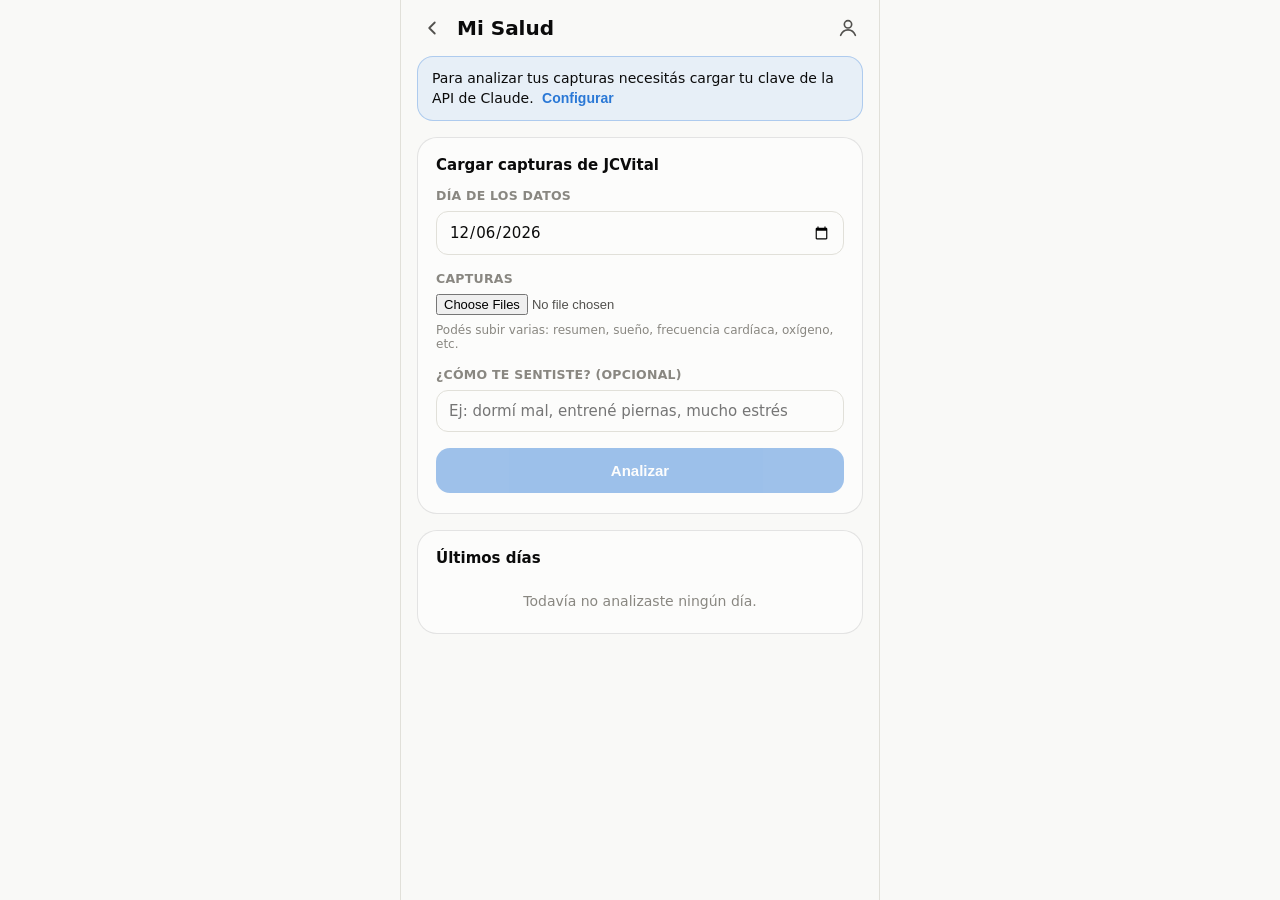
==== salud.html @ e241df24 "Add Mi Salud: analyze JCVital screenshots with Claude for daily health tips New salud.html page (lin" ====
<!doctype html>
<html lang="es">
<head>
<meta charset="UTF-8" />
<meta name="viewport" content="width=device-width, initial-scale=1, viewport-fit=cover" />
<title>Mi Salud</title>
<meta name="description" content="Subí la captura de JCVital y recibí tu evaluación y consejos del día." />
<meta name="theme-color" content="#fcfcfb" media="(prefers-color-scheme: light)" />
<meta name="theme-color" content="#1a1a19" media="(prefers-color-scheme: dark)" />
<link rel="manifest" href="manifest.webmanifest" />
<link rel="icon" href="icons/icon.svg" type="image/svg+xml" />
<link rel="apple-touch-icon" href="icons/icon-180.png" />
<meta name="apple-mobile-web-app-capable" content="yes" />
<meta name="apple-mobile-web-app-status-bar-style" content="black-translucent" />
<link rel="stylesheet" href="styles.css" />
<link rel="stylesheet" href="salud.css" />
</head>
<body>

<div class="app">

  <header class="topbar">
    <div class="topbar-left">
      <a href="index.html" class="icon-btn" aria-label="Volver a Mis Gastos">
        <svg viewBox="0 0 24 24" width="22" height="22" aria-hidden="true"><path d="M15 6l-6 6 6 6" fill="none" stroke="currentColor" stroke-width="2" stroke-linecap="round" stroke-linejoin="round"/></svg>
      </a>
      <h1>Mi Salud</h1>
    </div>
    <button id="settingsBtn" class="icon-btn" aria-label="Configuración" aria-haspopup="dialog">
      <svg viewBox="0 0 24 24" width="22" height="22" aria-hidden="true"><circle cx="12" cy="8" r="4" fill="none" stroke="currentColor" stroke-width="1.8"/><path d="M4 20c1.5-4 4.5-6 8-6s6.5 2 8 6" fill="none" stroke="currentColor" stroke-width="1.8" stroke-linecap="round"/></svg>
    </button>
  </header>

  <main class="content">

    <div id="keyBanner" class="notice" hidden>
      Para analizar tus capturas necesitás cargar tu clave de la API de Claude.
      <button type="button" id="keyBannerBtn" class="link-btn">Configurar</button>
    </div>

    <div id="todayBanner" class="notice" hidden>
      📷 Todavía no cargaste la captura de hoy.
    </div>

    <!-- Upload -->
    <section class="card">
      <h2 class="card-title">Cargar capturas de JCVital</h2>
      <div class="field-group">
        <label class="field-label" for="dayInput">Día de los datos</label>
        <input type="date" id="dayInput" required />
      </div>
      <div class="field-group">
        <label class="field-label" for="shotsInput">Capturas</label>
        <input type="file" id="shotsInput" accept="image/*" multiple />
        <p class="field-hint" style="margin-top:8px;">Podés subir varias: resumen, sueño, frecuencia cardíaca, oxígeno, etc.</p>
      </div>
      <div id="thumbs" class="thumbs"></div>
      <div class="field-group">
        <label class="field-label" for="noteInput">¿Cómo te sentiste? (opcional)</label>
        <input type="text" id="noteInput" maxlength="200" placeholder="Ej: dormí mal, entrené piernas, mucho estrés" autocomplete="off" />
      </div>
      <button type="button" id="analyzeBtn" class="btn btn-primary full" disabled>Analizar</button>
      <p id="analyzeStatus" class="status-line" hidden></p>
    </section>

    <!-- Report -->
    <div id="report" hidden>
      <section class="hero-tile">
        <div class="hero-label" id="reportDate"></div>
        <div class="score-ring" id="scoreRing">
          <span id="scoreValue">–</span>
        </div>
        <div class="hero-label" id="scoreLabel"></div>
        <p class="report-summary" id="reportSummary"></p>
      </section>

      <section class="card" id="alertsCard" hidden>
        <h2 class="card-title">⚠️ Para prestar atención</h2>
        <ul id="alertsList" class="plain-list"></ul>
      </section>

      <section class="card">
        <h2 class="card-title">Tus números</h2>
        <div id="metricsGrid" class="metrics-grid"></div>
      </section>

      <section class="card">
        <h2 class="card-title">Evaluación</h2>
        <div id="evalList" class="eval-list"></div>
      </section>

      <section class="card">
        <h2 class="card-title">Consejos para hoy</h2>
        <ol id="tipsList" class="tips-list"></ol>
      </section>

      <p class="disclaimer">Esto es orientativo y no reemplaza la consulta con un médico.</p>
    </div>

    <!-- History -->
    <section class="card">
      <div class="card-title-row">
        <h2 class="card-title">Últimos días</h2>
      </div>
      <div id="historyChart" class="score-chart"></div>
      <div id="historyList" class="history-list"></div>
      <p id="historyEmpty" class="empty-state">Todavía no analizaste ningún día.</p>
    </section>

  </main>
</div>

<!-- Settings sheet -->
<div id="settingsOverlay" class="overlay" hidden></div>
<div id="settingsSheet" class="sheet" role="dialog" aria-modal="true" aria-labelledby="settingsTitle" hidden>
  <div class="sheet-handle"></div>
  <h2 id="settingsTitle" class="sheet-title">Configuración</h2>
  <div class="field-group">
    <label class="field-label" for="apiKeyInput">Clave de la API de Claude</label>
    <input type="password" id="apiKeyInput" placeholder="sk-ant-..." autocomplete="off" />
    <p class="field-hint" style="margin-top:8px;">Se guarda solo en este dispositivo y se usa únicamente para hablar con la API de Anthropic. La sacás en console.anthropic.com → API Keys.</p>
  </div>
  <div class="field-row">
    <div class="field-group grow">
      <label class="field-label" for="ageInput">Edad</label>
      <input type="number" id="ageInput" inputmode="numeric" min="10" max="110" />
    </div>
    <div class="field-group grow">
      <label class="field-label" for="sexSelect">Sexo</label>
      <select id="sexSelect">
        <option value="">—</option>
        <option value="hombre">Hombre</option>
        <option value="mujer">Mujer</option>
      </select>
    </div>
  </div>
  <div class="field-row">
    <div class="field-group grow">
      <label class="field-label" for="heightInput">Altura (cm)</label>
      <input type="number" id="heightInput" inputmode="numeric" min="100" max="250" />
    </div>
    <div class="field-group grow">
      <label class="field-label" for="weightInput">Peso (kg)</label>
      <input type="number" id="weightInput" inputmode="decimal" min="30" max="300" step="0.1" />
    </div>
  </div>
  <div class="field-group">
    <label class="field-label" for="goalInput">Tus objetivos</label>
    <input type="text" id="goalInput" maxlength="200" placeholder="Ej: dormir mejor, bajar 5 kg, correr 10k" autocomplete="off" />
  </div>
  <div class="field-group danger-zone">
    <label class="field-label">Datos</label>
    <button type="button" id="exportBtn" class="btn btn-ghost full">Exportar historial (JSON)</button>
    <button type="button" id="clearBtn" class="btn btn-danger full">Borrar historial de salud</button>
  </div>
  <div class="sheet-actions">
    <button type="button" id="closeSettingsBtn" class="btn btn-primary full">Listo</button>
  </div>
</div>

<div id="toast" class="toast" hidden></div>

<script type="module" src="salud.js"></script>
</body>
</html>
---- styles.css ----
* { box-sizing: border-box; }
[hidden] { display: none !important; }

:root {
  color-scheme: light;
  --surface-1:      #fcfcfb;
  --page:           #f9f9f7;
  --text-primary:   #0b0b0b;
  --text-secondary: #52514e;
  --text-muted:     #898781;
  --gridline:       #e1e0d9;
  --baseline:       #c3c2b7;
  --border:         rgba(11,11,11,0.10);
  --good:           #006300;
  --warning:        #b45900;
  --critical:       #d03b3b;

  --cat-comida:         #2a78d6;
  --cat-transporte:     #eb6834;
  --cat-vivienda:       #1baf7a;
  --cat-boliche:        #4a3aa7;
  --cat-juntas:         #eda100;
  --cat-entrenamiento:  #e87ba4;
  --cat-compras:        #008300;
  --cat-ahorro:         #a16207;
  --cat-inversiones:    #0e7490;
  --cat-empresa:        #475569;
  --cat-otros:          #e34948;
}

@media (prefers-color-scheme: dark) {
  :root {
    color-scheme: dark;
    --surface-1:      #1a1a19;
    --page:           #0d0d0d;
    --text-primary:   #ffffff;
    --text-secondary: #c3c2b7;
    --text-muted:     #898781;
    --gridline:       #2c2c2a;
    --baseline:       #383835;
    --border:         rgba(255,255,255,0.10);
    --good:           #0ca30c;
    --warning:        #f59e0b;
    --critical:       #e66767;

    --cat-comida:         #3987e5;
    --cat-transporte:     #d95926;
    --cat-vivienda:       #199e70;
    --cat-boliche:        #9085e9;
    --cat-juntas:         #c98500;
    --cat-entrenamiento:  #d55181;
    --cat-compras:        #008300;
    --cat-ahorro:         #d4a017;
    --cat-inversiones:    #22b8cf;
    --cat-empresa:        #94a3b8;
    --cat-otros:          #e66767;
  }
}

html, body {
  margin: 0;
  padding: 0;
  background: var(--page);
  color: var(--text-primary);
  font-family: system-ui, -apple-system, "Segoe UI", sans-serif;
  -webkit-tap-highlight-color: transparent;
}

body { overscroll-behavior-y: none; }

.app {
  max-width: 480px;
  margin: 0 auto;
  min-height: 100vh;
  padding-bottom: 100px;
  position: relative;
}

.topbar {
  display: flex;
  align-items: center;
  justify-content: space-between;
  padding: max(16px, env(safe-area-inset-top)) 20px 8px;
}

.topbar-actions { display: flex; align-items: center; gap: 22px; }

.topbar h1 {
  font-size: 20px;
  font-weight: 700;
  margin: 0;
}

.icon-btn {
  background: none;
  border: none;
  color: var(--text-secondary);
  padding: 8px;
  margin: -8px;
  border-radius: 999px;
  display: flex;
  align-items: center;
  justify-content: center;
  cursor: pointer;
}
.icon-btn:active { background: var(--border); }

.content {
  padding: 8px 16px 0;
  display: flex;
  flex-direction: column;
  gap: 16px;
}

.month-switch {
  display: flex;
  align-items: center;
  justify-content: center;
  gap: 16px;
  padding: 4px 0;
}
.month-label {
  font-size: 15px;
  font-weight: 600;
  color: var(--text-secondary);
  min-width: 160px;
  text-align: center;
  text-transform: capitalize;
}

.viz-root { color-scheme: inherit; }

.hero-tile {
  background: var(--surface-1);
  border: 1px solid var(--border);
  border-radius: 20px;
  padding: 24px 20px;
  text-align: center;
}
.hero-label {
  font-size: 13px;
  color: var(--text-muted);
  font-weight: 600;
  letter-spacing: .02em;
  text-transform: uppercase;
}
.hero-figure {
  font-size: 42px;
  font-weight: 700;
  letter-spacing: -0.02em;
  margin-top: 4px;
  font-variant-numeric: proportional-nums;
}
.hero-delta {
  margin-top: 8px;
  font-size: 14px;
  font-weight: 600;
  color: var(--text-muted);
  min-height: 18px;
}
.hero-delta.good { color: var(--good); }
.hero-delta.bad { color: var(--critical); }

.card {
  background: var(--surface-1);
  border: 1px solid var(--border);
  border-radius: 20px;
  padding: 18px 18px 20px;
}
.card-title {
  font-size: 15px;
  font-weight: 700;
  margin: 0 0 14px;
}
.card-title-row {
  display: flex;
  align-items: center;
  justify-content: space-between;
  margin-bottom: 14px;
}
.card-title-row .card-title { margin-bottom: 0; }
.icon-btn-sm {
  background: none;
  border: none;
  color: var(--text-muted);
  padding: 6px;
  margin: -6px;
  border-radius: 999px;
  display: flex;
  align-items: center;
  justify-content: center;
  cursor: pointer;
}
.icon-btn-sm:active { background: var(--border); color: var(--text-primary); }
.link-btn {
  display: block;
  width: 100%;
  background: none;
  border: none;
  color: var(--cat-comida);
  font-size: 14px;
  font-weight: 600;
  text-align: center;
  padding: 10px 0 4px;
  cursor: pointer;
}

/* Category bar chart */
.bar-chart {
  display: flex;
  flex-direction: column;
  gap: 12px;
}
.bar-row {
  display: grid;
  grid-template-columns: minmax(0, auto) 1fr auto;
  align-items: center;
  gap: 10px;
}
.bar-row-label {
  display: flex;
  align-items: center;
  gap: 6px;
  font-size: 12.5px;
  color: var(--text-secondary);
  font-weight: 600;
  white-space: nowrap;
}
.bar-dot {
  width: 10px;
  height: 10px;
  border-radius: 3px;
  flex: none;
}
.bar-track {
  height: 10px;
  background: var(--gridline);
  border-radius: 6px;
  overflow: hidden;
}
.bar-fill {
  height: 100%;
  border-radius: 6px 4px 4px 6px;
  min-width: 3px;
}
.bar-row-value {
  font-size: 13px;
  font-weight: 700;
  text-align: right;
  font-variant-numeric: tabular-nums;
}

.empty-state {
  color: var(--text-muted);
  font-size: 14px;
  text-align: center;
  padding: 12px 0 4px;
  margin: 0;
}

/* Budget */
.budget-row {
  display: flex;
  align-items: baseline;
  justify-content: space-between;
  gap: 8px;
  margin-bottom: 10px;
}
.budget-amount {
  font-size: 22px;
  font-weight: 700;
  font-variant-numeric: tabular-nums;
}
.budget-total {
  font-size: 14px;
  color: var(--text-muted);
  font-weight: 600;
  font-variant-numeric: tabular-nums;
}
.budget-track {
  height: 14px;
  background: var(--gridline);
  border-radius: 8px;
  overflow: hidden;
}
.budget-fill {
  height: 100%;
  border-radius: 8px;
  min-width: 4px;
  background: var(--good);
  transition: width .2s ease-out;
}
.budget-fill.warning { background: var(--warning); }
.budget-fill.critical { background: var(--critical); }
.budget-status {
  margin-top: 8px;
  font-size: 13px;
  font-weight: 600;
  color: var(--text-secondary);
}
.budget-status.warning { color: var(--warning); }
.budget-status.critical { color: var(--critical); }

/* Transaction list */
.tx-list {
  display: flex;
  flex-direction: column;
}
.tx-day-heading {
  font-size: 12px;
  font-weight: 700;
  color: var(--text-muted);
  text-transform: uppercase;
  letter-spacing: .02em;
  padding: 12px 0 6px;
}
.tx-day-heading:first-child { padding-top: 0; }

.tx-row {
  display: flex;
  align-items: center;
  gap: 12px;
  padding: 10px 0;
  border-top: 1px solid var(--gridline);
  position: relative;
}
.tx-day-heading + .tx-row,
.tx-list > .tx-row:first-child { border-top: none; }

.tx-icon {
  width: 38px;
  height: 38px;
  border-radius: 12px;
  display: flex;
  align-items: center;
  justify-content: center;
  font-size: 18px;
  flex: none;
}
.tx-main {
  flex: 1;
  min-width: 0;
}
.tx-category {
  font-size: 14px;
  font-weight: 600;
  white-space: nowrap;
  overflow: hidden;
  text-overflow: ellipsis;
}
.tx-note {
  font-size: 12.5px;
  color: var(--text-muted);
  white-space: nowrap;
  overflow: hidden;
  text-overflow: ellipsis;
}
.tx-amount {
  font-size: 15px;
  font-weight: 700;
  font-variant-numeric: tabular-nums;
  flex: none;
}
.tx-delete {
  background: none;
  border: none;
  color: var(--text-muted);
  padding: 8px;
  margin-right: -8px;
  cursor: pointer;
  flex: none;
}
.tx-delete:active { color: var(--critical); }
.tx-auto-tag {
  display: inline-block;
  font-size: 10.5px;
  font-weight: 700;
  color: var(--text-muted);
  background: var(--gridline);
  border-radius: 5px;
  padding: 1px 5px;
  margin-left: 6px;
  vertical-align: middle;
  text-transform: uppercase;
  letter-spacing: .01em;
}

/* Recurring list */
.recurring-list {
  display: flex;
  flex-direction: column;
  max-height: 45vh;
  overflow-y: auto;
}
.recurring-row {
  display: flex;
  align-items: center;
  gap: 12px;
  padding: 10px 0;
  border-top: 1px solid var(--gridline);
}
.recurring-list > .recurring-row:first-child { border-top: none; }
.recurring-main { flex: 1; min-width: 0; }
.recurring-name {
  font-size: 14px;
  font-weight: 600;
  white-space: nowrap;
  overflow: hidden;
  text-overflow: ellipsis;
}
.recurring-meta {
  font-size: 12.5px;
  color: var(--text-muted);
}
.recurring-amount {
  font-size: 15px;
  font-weight: 700;
  font-variant-numeric: tabular-nums;
  flex: none;
}
.recurring-delete {
  background: none;
  border: none;
  color: var(--text-muted);
  padding: 8px;
  margin-right: -8px;
  cursor: pointer;
  flex: none;
}
.recurring-delete:active { color: var(--critical); }

/* FAB */
.fab {
  position: fixed;
  bottom: max(24px, env(safe-area-inset-bottom));
  right: max(24px, calc((100vw - 480px) / 2 + 24px));
  width: 58px;
  height: 58px;
  border-radius: 999px;
  background: var(--cat-comida);
  color: #fff;
  border: none;
  display: flex;
  align-items: center;
  justify-content: center;
  box-shadow: 0 6px 18px rgba(0,0,0,0.25);
  cursor: pointer;
  z-index: 20;
}
.fab:active { transform: scale(0.95); }

/* Overlay + bottom sheet */
.overlay {
  position: fixed;
  inset: 0;
  background: rgba(0,0,0,0.45);
  z-index: 30;
  animation: fadeIn .15s ease-out;
}
@keyframes fadeIn { from { opacity: 0; } to { opacity: 1; } }

.sheet {
  position: fixed;
  left: 0;
  right: 0;
  bottom: 0;
  z-index: 31;
  background: var(--surface-1);
  border-radius: 22px 22px 0 0;
  padding: 10px 20px max(20px, env(safe-area-inset-bottom));
  max-width: 480px;
  margin: 0 auto;
  max-height: 88vh;
  overflow-y: auto;
  animation: slideUp .18s ease-out;
  box-shadow: 0 -8px 30px rgba(0,0,0,0.3);
}
@keyframes slideUp { from { transform: translateY(24px); opacity: 0; } to { transform: translateY(0); opacity: 1; } }

.sheet-handle {
  width: 36px;
  height: 4px;
  border-radius: 999px;
  background: var(--gridline);
  margin: 0 auto 14px;
}
.sheet-title {
  font-size: 18px;
  font-weight: 700;
  margin: 0 0 16px;
}

.amount-field {
  display: flex;
  align-items: baseline;
  justify-content: center;
  gap: 4px;
  padding: 12px 0 20px;
}
.currency-prefix {
  font-size: 30px;
  font-weight: 700;
  color: var(--text-muted);
}
#amountInput {
  border: none;
  background: none;
  font-size: 48px;
  font-weight: 700;
  width: 100%;
  max-width: 220px;
  text-align: center;
  color: var(--text-primary);
  font-variant-numeric: proportional-nums;
}
#amountInput:focus { outline: none; }
#amountInput::-webkit-outer-spin-button,
#amountInput::-webkit-inner-spin-button { -webkit-appearance: none; margin: 0; }

.field-group { margin-bottom: 16px; }
.field-group.grow { flex: 1; }
.field-row { display: flex; gap: 12px; }
.field-label {
  display: block;
  font-size: 12.5px;
  font-weight: 700;
  color: var(--text-muted);
  text-transform: uppercase;
  letter-spacing: .02em;
  margin-bottom: 8px;
}
.field-hint {
  font-size: 12px;
  color: var(--text-muted);
  margin: -12px 0 16px;
}

.toggle-row {
  display: flex;
  align-items: center;
  gap: 10px;
  cursor: pointer;
  font-size: 14px;
  font-weight: 600;
  color: var(--text-primary);
}
.toggle-row input[type="checkbox"] {
  appearance: none;
  -webkit-appearance: none;
  width: 42px;
  height: 25px;
  border-radius: 999px;
  background: var(--gridline);
  position: relative;
  cursor: pointer;
  flex: none;
  margin: 0;
  transition: background .15s;
}
.toggle-row input[type="checkbox"]::after {
  content: "";
  position: absolute;
  top: 2px;
  left: 2px;
  width: 21px;
  height: 21px;
  border-radius: 50%;
  background: #fff;
  transition: transform .15s;
  box-shadow: 0 1px 3px rgba(0,0,0,0.35);
}
.toggle-row input[type="checkbox"]:checked {
  background: var(--cat-comida);
}
.toggle-row input[type="checkbox"]:checked::after {
  transform: translateX(17px);
}

.chip-grid {
  display: grid;
  grid-template-columns: repeat(5, 1fr);
  gap: 8px;
}
.chip {
  display: flex;
  flex-direction: column;
  align-items: center;
  gap: 4px;
  padding: 10px 2px;
  border-radius: 14px;
  border: 1.5px solid var(--gridline);
  background: transparent;
  cursor: pointer;
  font-size: 10.5px;
  font-weight: 600;
  color: var(--text-secondary);
}
.chip .chip-icon {
  width: 30px;
  height: 30px;
  border-radius: 999px;
  display: flex;
  align-items: center;
  justify-content: center;
  font-size: 15px;
}
.chip[aria-pressed="true"] {
  border-color: var(--chip-color, var(--cat-comida));
  background: color-mix(in srgb, var(--chip-color, var(--cat-comida)) 14%, transparent);
  color: var(--text-primary);
}

input[type="text"], input[type="date"], select, textarea {
  width: 100%;
  font-size: 15px;
  padding: 11px 12px;
  border-radius: 12px;
  border: 1.5px solid var(--gridline);
  background: var(--surface-1);
  color: var(--text-primary);
  font-family: inherit;
}
textarea {
  resize: vertical;
  font-size: 13px;
  line-height: 1.5;
}
input[type="text"]:focus, input[type="date"]:focus, select:focus, textarea:focus {
  outline: none;
  border-color: var(--cat-comida);
}
input[type="file"] {
  width: 100%;
  font-size: 13px;
  color: var(--text-secondary);
}

.import-error {
  color: var(--critical);
  margin-top: 0;
}

.sheet-actions {
  display: flex;
  gap: 10px;
  margin-top: 8px;
}
.btn {
  flex: 1;
  padding: 14px;
  border-radius: 14px;
  border: none;
  font-size: 15px;
  font-weight: 700;
  cursor: pointer;
}
.btn.full { flex: none; width: 100%; }
.btn-primary { background: var(--cat-comida); color: #fff; }
.btn-primary:active { opacity: .85; }
.btn-ghost { background: var(--gridline); color: var(--text-primary); }
.btn-ghost:active { opacity: .85; }
.btn-danger { background: transparent; color: var(--critical); border: 1.5px solid var(--critical); margin-top: 8px; }
.danger-zone .btn { margin-bottom: 0; }
.danger-zone .btn-ghost { margin-bottom: 8px; }

.toast {
  position: fixed;
  left: 50%;
  bottom: max(100px, calc(env(safe-area-inset-bottom) + 90px));
  transform: translateX(-50%);
  background: var(--text-primary);
  color: var(--page);
  padding: 10px 18px;
  border-radius: 999px;
  font-size: 13.5px;
  font-weight: 600;
  z-index: 40;
  box-shadow: 0 6px 18px rgba(0,0,0,0.25);
  animation: fadeIn .15s ease-out;
}

@media (min-width: 480px) {
  .app { border-left: 1px solid var(--gridline); border-right: 1px solid var(--gridline); }
}
---- salud.css ----
/* Estilos propios de la pantalla Mi Salud (usa los tokens de styles.css). */

.topbar-left { display: flex; align-items: center; gap: 14px; }

input[type="number"], input[type="password"] {
  width: 100%;
  font-size: 15px;
  padding: 11px 12px;
  border-radius: 12px;
  border: 1.5px solid var(--gridline);
  background: var(--surface-1);
  color: var(--text-primary);
  font-family: inherit;
}
input[type="number"]:focus, input[type="password"]:focus {
  outline: none;
  border-color: var(--cat-comida);
}

.notice {
  background: color-mix(in srgb, var(--cat-comida) 10%, var(--surface-1));
  border: 1px solid color-mix(in srgb, var(--cat-comida) 30%, transparent);
  border-radius: 16px;
  padding: 12px 14px;
  font-size: 14px;
  line-height: 1.4;
}
.notice .link-btn { display: inline; width: auto; padding: 0; margin-left: 4px; font-weight: 700; }

.thumbs { display: flex; gap: 8px; flex-wrap: wrap; margin-bottom: 16px; }
.thumbs:empty { display: none; }
.thumb { position: relative; width: 64px; height: 110px; border-radius: 10px; overflow: hidden; border: 1px solid var(--border); }
.thumb img { width: 100%; height: 100%; object-fit: cover; display: block; }
.thumb-remove {
  position: absolute; top: 3px; right: 3px;
  width: 22px; height: 22px; border-radius: 999px; border: none;
  background: rgba(0,0,0,.6); color: #fff; font-size: 15px; line-height: 1; cursor: pointer;
}

.status-line { font-size: 13px; color: var(--text-secondary); margin: 12px 0 0; text-align: center; }
.status-line.error { color: var(--critical); }

#report { display: flex; flex-direction: column; gap: 16px; }
#report[hidden] { display: none; }

.score-ring {
  --pct: 0;
  --tone: var(--good);
  width: 132px; height: 132px; margin: 14px auto 10px;
  border-radius: 999px;
  display: grid; place-items: center;
  background:
    radial-gradient(closest-side, var(--surface-1) 82%, transparent 83%),
    conic-gradient(var(--tone) calc(var(--pct) * 1%), var(--gridline) 0);
}
.score-ring.warning { --tone: var(--warning); }
.score-ring.critical { --tone: var(--critical); }
.score-ring span { font-size: 44px; font-weight: 800; font-variant-numeric: tabular-nums; }
#reportDate::first-letter, .history-day::first-letter { text-transform: uppercase; }
#analyzeBtn:disabled { opacity: .45; cursor: default; }
.report-summary { font-size: 14.5px; line-height: 1.5; color: var(--text-secondary); margin: 10px 0 0; }

.metrics-grid { display: grid; grid-template-columns: repeat(2, minmax(0, 1fr)); gap: 10px; }
.metric { background: var(--page); border-radius: 14px; padding: 10px 12px; }
.metric-label { font-size: 12px; color: var(--text-muted); }
.metric-value { font-size: 17px; font-weight: 700; margin-top: 2px; font-variant-numeric: tabular-nums; }
.metric-delta { font-size: 11.5px; color: var(--text-muted); margin-top: 2px; }

.eval-list { display: flex; flex-direction: column; gap: 14px; }
.eval-row { display: flex; gap: 12px; align-items: flex-start; }
.eval-dot { flex: none; width: 10px; height: 10px; border-radius: 999px; margin-top: 5px; background: var(--good); }
.eval-dot.atencion { background: var(--warning); }
.eval-dot.alerta { background: var(--critical); }
.eval-area { font-weight: 700; font-size: 14.5px; }
.eval-detail { font-size: 14px; line-height: 1.45; color: var(--text-secondary); margin-top: 2px; }

.tips-list, .plain-list { margin: 0; padding-left: 20px; display: flex; flex-direction: column; gap: 10px; }
.tips-list li, .plain-list li { font-size: 14.5px; line-height: 1.45; }
#alertsCard { border-color: color-mix(in srgb, var(--critical) 40%, transparent); }

.disclaimer { font-size: 12px; color: var(--text-muted); text-align: center; margin: 0; }

.score-chart { display: flex; align-items: flex-end; gap: 4px; height: 96px; margin-bottom: 14px; }
.score-col {
  flex: 1; height: 100%; display: flex; flex-direction: column; justify-content: flex-end; align-items: center; gap: 4px;
  background: none; border: none; padding: 0; cursor: pointer; color: var(--text-muted);
}
.score-bar { width: 100%; max-width: 22px; border-radius: 4px 4px 0 0; background: var(--good); opacity: .55; }
.score-bar.warning { background: var(--warning); }
.score-bar.critical { background: var(--critical); }
.score-col.active .score-bar { opacity: 1; }
.score-col-label { font-size: 10.5px; font-variant-numeric: tabular-nums; }
.score-col.active .score-col-label { color: var(--text-primary); font-weight: 700; }

.history-list { display: flex; flex-direction: column; }
.history-row {
  display: flex; justify-content: space-between; align-items: center;
  padding: 11px 4px; border: none; border-top: 1px solid var(--gridline);
  background: none; color: var(--text-primary); font: inherit; font-size: 14.5px; cursor: pointer; text-align: left;
}
.history-list > .history-row:first-child { border-top: none; }
.history-row.active .history-day { font-weight: 700; }
.history-day { display: inline-block; }
.history-score { font-weight: 800; font-variant-numeric: tabular-nums; color: var(--good); }
.history-score.warning { color: var(--warning); }
.history-score.critical { color: var(--critical); }
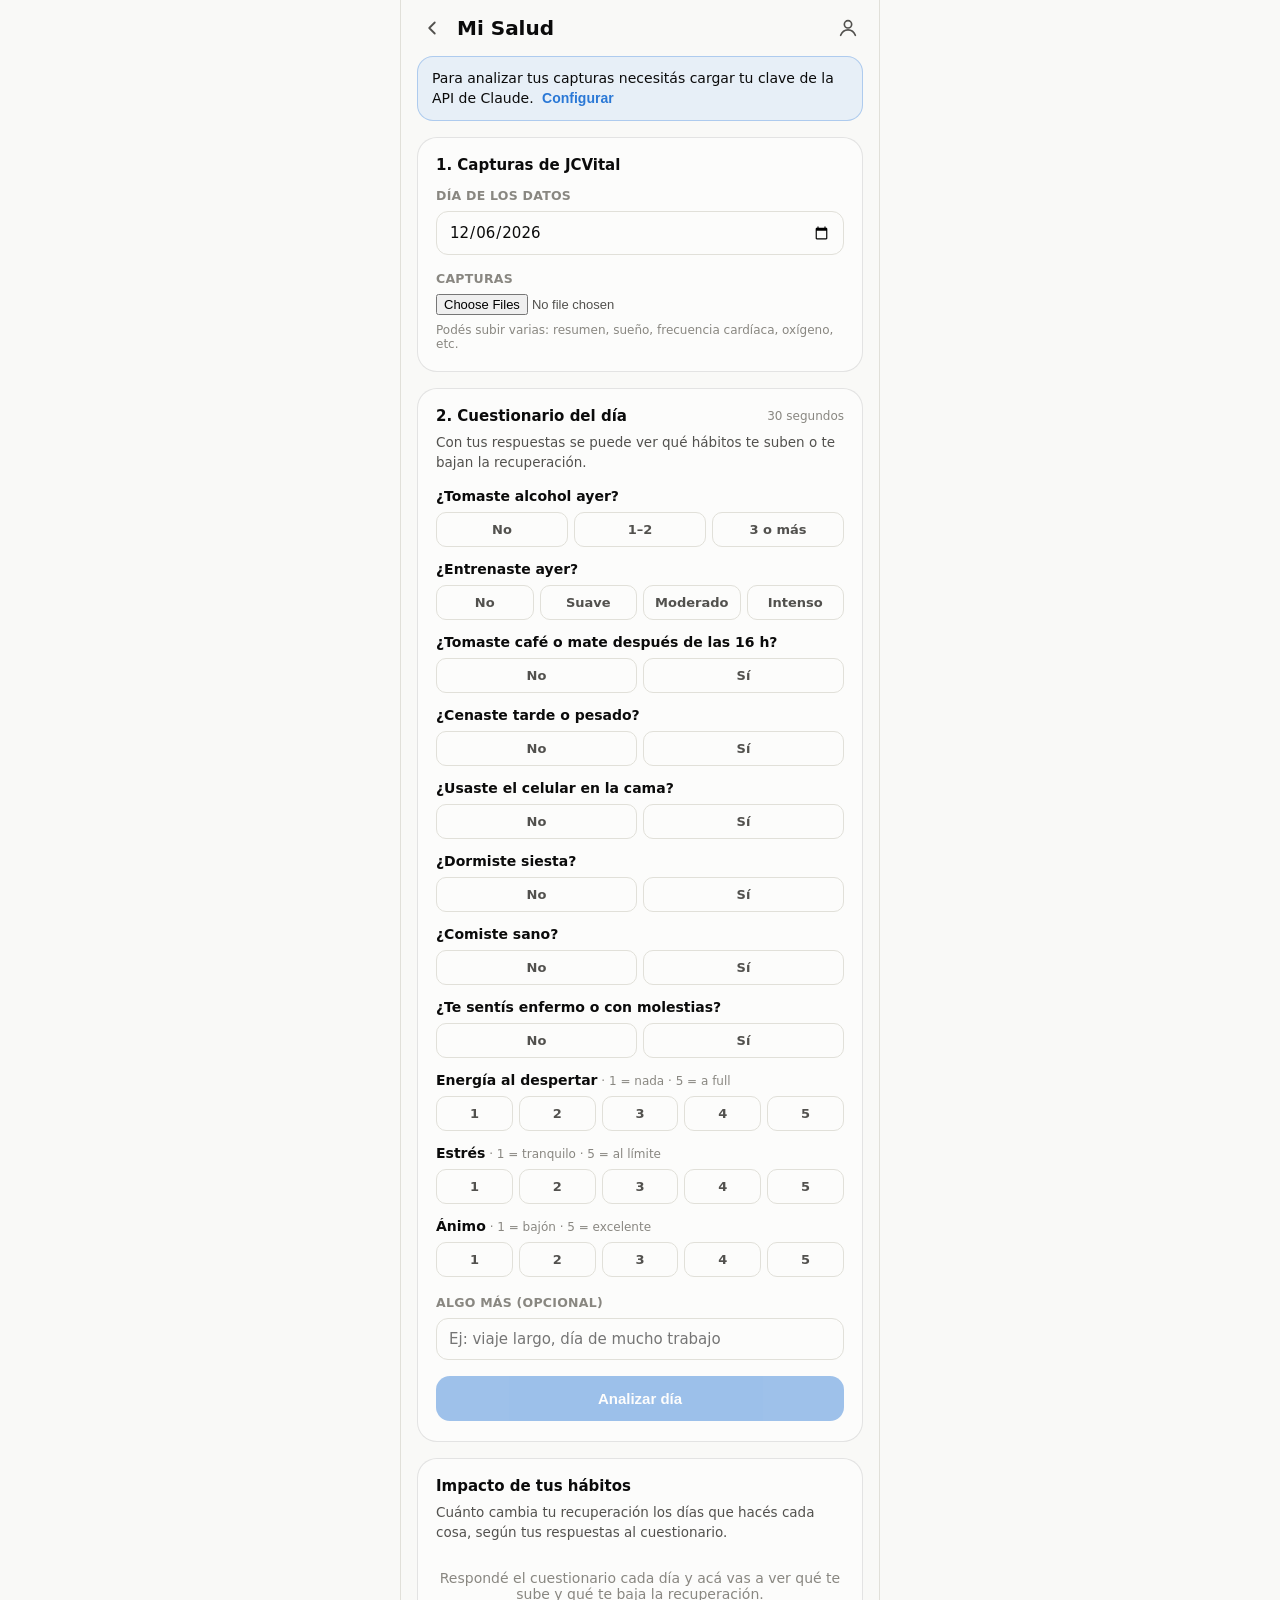
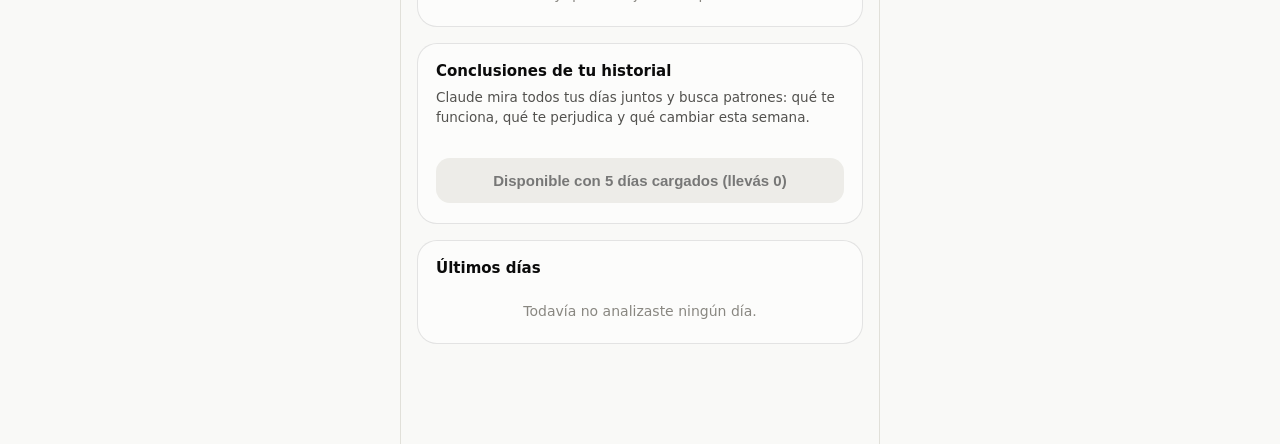
==== commit 4afc9ec4: "Mi Salud: daily journal, WHOOP-style scores and history-based insights - Daily questionnaire (alcoho" ====
--- a/salud.html
+++ b/salud.html
@@ -44,22 +44,33 @@
 
     <!-- Upload -->
     <section class="card">
-      <h2 class="card-title">Cargar capturas de JCVital</h2>
+      <h2 class="card-title">1. Capturas de JCVital</h2>
       <div class="field-group">
         <label class="field-label" for="dayInput">Día de los datos</label>
         <input type="date" id="dayInput" required />
       </div>
-      <div class="field-group">
+      <div class="field-group" style="margin-bottom:0;">
         <label class="field-label" for="shotsInput">Capturas</label>
         <input type="file" id="shotsInput" accept="image/*" multiple />
-        <p class="field-hint" style="margin-top:8px;">Podés subir varias: resumen, sueño, frecuencia cardíaca, oxígeno, etc.</p>
-      </div>
-      <div id="thumbs" class="thumbs"></div>
+        <p class="field-hint" style="margin:8px 0 0;">Podés subir varias: resumen, sueño, frecuencia cardíaca, oxígeno, etc.</p>
+      </div>
+      <div id="thumbs" class="thumbs" style="margin:14px 0 0;"></div>
+    </section>
+
+    <!-- Journal -->
+    <section class="card">
+      <div class="card-title-row">
+        <h2 class="card-title">2. Cuestionario del día</h2>
+        <span class="card-aside">30 segundos</span>
+      </div>
+      <p class="card-intro">Con tus respuestas se puede ver qué hábitos te suben o te bajan la recuperación.</p>
+      <div id="journal" class="journal"></div>
+      <div id="followups"></div>
       <div class="field-group">
-        <label class="field-label" for="noteInput">¿Cómo te sentiste? (opcional)</label>
-        <input type="text" id="noteInput" maxlength="200" placeholder="Ej: dormí mal, entrené piernas, mucho estrés" autocomplete="off" />
-      </div>
-      <button type="button" id="analyzeBtn" class="btn btn-primary full" disabled>Analizar</button>
+        <label class="field-label" for="noteInput">Algo más (opcional)</label>
+        <input type="text" id="noteInput" maxlength="200" placeholder="Ej: viaje largo, día de mucho trabajo" autocomplete="off" />
+      </div>
+      <button type="button" id="analyzeBtn" class="btn btn-primary full" disabled>Analizar día</button>
       <p id="analyzeStatus" class="status-line" hidden></p>
     </section>
 
@@ -70,8 +81,40 @@
         <div class="score-ring" id="scoreRing">
           <span id="scoreValue">–</span>
         </div>
-        <div class="hero-label" id="scoreLabel"></div>
+        <div class="hero-label" id="scoreLabel">Recuperación</div>
+        <div class="mini-stats">
+          <div class="mini-stat">
+            <div class="mini-stat-value" id="sleepScore">–</div>
+            <div class="mini-stat-label">Sueño</div>
+          </div>
+          <div class="mini-stat">
+            <div class="mini-stat-value" id="strainScore">–</div>
+            <div class="mini-stat-label">Esfuerzo <span class="muted">/ 21</span></div>
+          </div>
+          <div class="mini-stat">
+            <div class="mini-stat-value" id="sleepDebt">–</div>
+            <div class="mini-stat-label">Deuda de sueño</div>
+          </div>
+        </div>
         <p class="report-summary" id="reportSummary"></p>
+      </section>
+
+      <section class="card">
+        <h2 class="card-title">Tu plan para hoy</h2>
+        <div class="plan-grid">
+          <div class="plan-item">
+            <div class="plan-label">💪 Esfuerzo recomendado</div>
+            <div class="plan-value" id="planStrain">–</div>
+          </div>
+          <div class="plan-item">
+            <div class="plan-label">😴 Sueño que necesitás</div>
+            <div class="plan-value" id="planSleep">–</div>
+          </div>
+          <div class="plan-item">
+            <div class="plan-label">🛏️ Acostate a las</div>
+            <div class="plan-value" id="planBedtime">–</div>
+          </div>
+        </div>
       </section>
 
       <section class="card" id="alertsCard" hidden>
@@ -79,29 +122,65 @@
         <ul id="alertsList" class="plain-list"></ul>
       </section>
 
+      <section class="card" id="trendsCard" hidden>
+        <h2 class="card-title">📈 Lo que dice tu historial</h2>
+        <ul id="trendsList" class="plain-list"></ul>
+      </section>
+
+      <section class="card">
+        <h2 class="card-title">Consejos para hoy</h2>
+        <ol id="tipsList" class="tips-list"></ol>
+      </section>
+
+      <section class="card">
+        <h2 class="card-title">Evaluación</h2>
+        <div id="evalList" class="eval-list"></div>
+      </section>
+
       <section class="card">
         <h2 class="card-title">Tus números</h2>
         <div id="metricsGrid" class="metrics-grid"></div>
       </section>
 
-      <section class="card">
-        <h2 class="card-title">Evaluación</h2>
-        <div id="evalList" class="eval-list"></div>
-      </section>
-
-      <section class="card">
-        <h2 class="card-title">Consejos para hoy</h2>
-        <ol id="tipsList" class="tips-list"></ol>
-      </section>
-
       <p class="disclaimer">Esto es orientativo y no reemplaza la consulta con un médico.</p>
     </div>
 
+    <!-- Habit impact (computed locally) -->
+    <section class="card">
+      <h2 class="card-title">Impacto de tus hábitos</h2>
+      <p class="card-intro">Cuánto cambia tu recuperación los días que hacés cada cosa, según tus respuestas al cuestionario.</p>
+      <div id="impactList" class="impact-list"></div>
+      <p id="impactEmpty" class="empty-state"></p>
+    </section>
+
+    <!-- History insights (Claude) -->
+    <section class="card">
+      <h2 class="card-title">Conclusiones de tu historial</h2>
+      <p class="card-intro" id="insightsIntro">Claude mira todos tus días juntos y busca patrones: qué te funciona, qué te perjudica y qué cambiar esta semana.</p>
+      <div id="insights" hidden>
+        <p class="insights-date" id="insightsDate"></p>
+        <p class="report-summary" id="insightsSummary" style="text-align:left;margin:0 0 14px;"></p>
+        <div id="insightsFindings" class="eval-list"></div>
+        <div class="insights-cols">
+          <div>
+            <h3 class="sub-title">✅ Te hace bien</h3>
+            <ul id="insightsGood" class="plain-list"></ul>
+          </div>
+          <div>
+            <h3 class="sub-title">❌ Te juega en contra</h3>
+            <ul id="insightsBad" class="plain-list"></ul>
+          </div>
+        </div>
+        <h3 class="sub-title">🎯 Plan para esta semana</h3>
+        <ol id="insightsPlan" class="tips-list"></ol>
+      </div>
+      <button type="button" id="insightsBtn" class="btn btn-ghost full" style="margin-top:14px;">Sacar conclusiones</button>
+      <p id="insightsStatus" class="status-line" hidden></p>
+    </section>
+
     <!-- History -->
     <section class="card">
-      <div class="card-title-row">
-        <h2 class="card-title">Últimos días</h2>
-      </div>
+      <h2 class="card-title">Últimos días</h2>
       <div id="historyChart" class="score-chart"></div>
       <div id="historyList" class="history-list"></div>
       <p id="historyEmpty" class="empty-state">Todavía no analizaste ningún día.</p>
@@ -145,6 +224,11 @@
     </div>
   </div>
   <div class="field-group">
+    <label class="field-label" for="wakeInput">¿A qué hora te levantás normalmente?</label>
+    <input type="time" id="wakeInput" />
+    <p class="field-hint" style="margin-top:8px;">Se usa para calcular a qué hora acostarte.</p>
+  </div>
+  <div class="field-group">
     <label class="field-label" for="goalInput">Tus objetivos</label>
     <input type="text" id="goalInput" maxlength="200" placeholder="Ej: dormir mejor, bajar 5 kg, correr 10k" autocomplete="off" />
   </div>
--- a/salud.css
+++ b/salud.css
@@ -2,7 +2,7 @@
 
 .topbar-left { display: flex; align-items: center; gap: 14px; }
 
-input[type="number"], input[type="password"] {
+input[type="number"], input[type="password"], input[type="time"] {
   width: 100%;
   font-size: 15px;
   padding: 11px 12px;
@@ -12,7 +12,7 @@
   color: var(--text-primary);
   font-family: inherit;
 }
-input[type="number"]:focus, input[type="password"]:focus {
+input[type="number"]:focus, input[type="password"]:focus, input[type="time"]:focus {
   outline: none;
   border-color: var(--cat-comida);
 }
@@ -104,3 +104,55 @@
 .history-score { font-weight: 800; font-variant-numeric: tabular-nums; color: var(--good); }
 .history-score.warning { color: var(--warning); }
 .history-score.critical { color: var(--critical); }
+
+.card-aside { font-size: 12px; color: var(--text-muted); }
+.card-intro { font-size: 13.5px; line-height: 1.45; color: var(--text-secondary); margin: -6px 0 16px; }
+.sub-title { font-size: 13.5px; font-weight: 700; margin: 18px 0 10px; }
+.muted { color: var(--text-muted); font-weight: 500; }
+
+/* Cuestionario */
+.journal { display: flex; flex-direction: column; gap: 14px; margin-bottom: 18px; }
+.q-text { font-size: 14px; font-weight: 600; margin: 0 0 8px; }
+.q-hint { font-weight: 400; font-size: 12px; color: var(--text-muted); }
+.q-options { display: flex; gap: 6px; }
+.q-opt {
+  flex: 1; min-width: 0; padding: 9px 4px; border-radius: 10px;
+  border: 1.5px solid var(--gridline); background: transparent;
+  color: var(--text-secondary); font: inherit; font-size: 13px; font-weight: 600; cursor: pointer;
+}
+.q-opt[aria-pressed="true"] {
+  border-color: var(--cat-comida);
+  background: color-mix(in srgb, var(--cat-comida) 14%, transparent);
+  color: var(--text-primary);
+}
+.followup { padding: 12px; border-radius: 14px; background: color-mix(in srgb, var(--cat-boliche) 8%, transparent); }
+.followup .q-text { font-weight: 500; }
+
+/* Puntajes y plan */
+.mini-stats { display: grid; grid-template-columns: repeat(3, 1fr); gap: 8px; margin-top: 16px; }
+.mini-stat { background: var(--page); border-radius: 14px; padding: 10px 4px; }
+.mini-stat-value { font-size: 18px; font-weight: 800; font-variant-numeric: tabular-nums; }
+.mini-stat-label { font-size: 11.5px; color: var(--text-muted); margin-top: 2px; }
+.plan-grid { display: flex; flex-direction: column; gap: 12px; }
+.plan-item { display: flex; flex-direction: column; gap: 2px; }
+.plan-label { font-size: 12.5px; color: var(--text-muted); }
+.plan-value { font-size: 15px; font-weight: 700; line-height: 1.35; }
+
+/* Impacto de hábitos */
+.impact-list { display: flex; flex-direction: column; gap: 14px; }
+.impact-head { display: flex; justify-content: space-between; font-size: 14px; }
+.impact-name { font-weight: 600; }
+.impact-delta { font-weight: 800; font-variant-numeric: tabular-nums; color: var(--text-secondary); }
+.impact-delta.good { color: var(--good); }
+.impact-delta.critical { color: var(--critical); }
+.impact-track { position: relative; height: 8px; border-radius: 999px; background: var(--gridline); margin: 6px 0 4px; overflow: hidden; }
+.impact-track::after { content: ""; position: absolute; left: 50%; top: 0; bottom: 0; width: 2px; margin-left: -1px; background: var(--baseline); }
+.impact-fill { position: absolute; top: 0; bottom: 0; background: var(--text-muted); }
+.impact-fill.good { background: var(--good); }
+.impact-fill.critical { background: var(--critical); }
+.impact-detail { font-size: 12px; color: var(--text-muted); }
+
+/* Conclusiones */
+.insights-date { font-size: 12px; color: var(--text-muted); margin: -6px 0 10px; }
+.insights-cols .plain-list li { font-size: 14px; }
+#insightsBtn:disabled { opacity: .55; cursor: default; }
